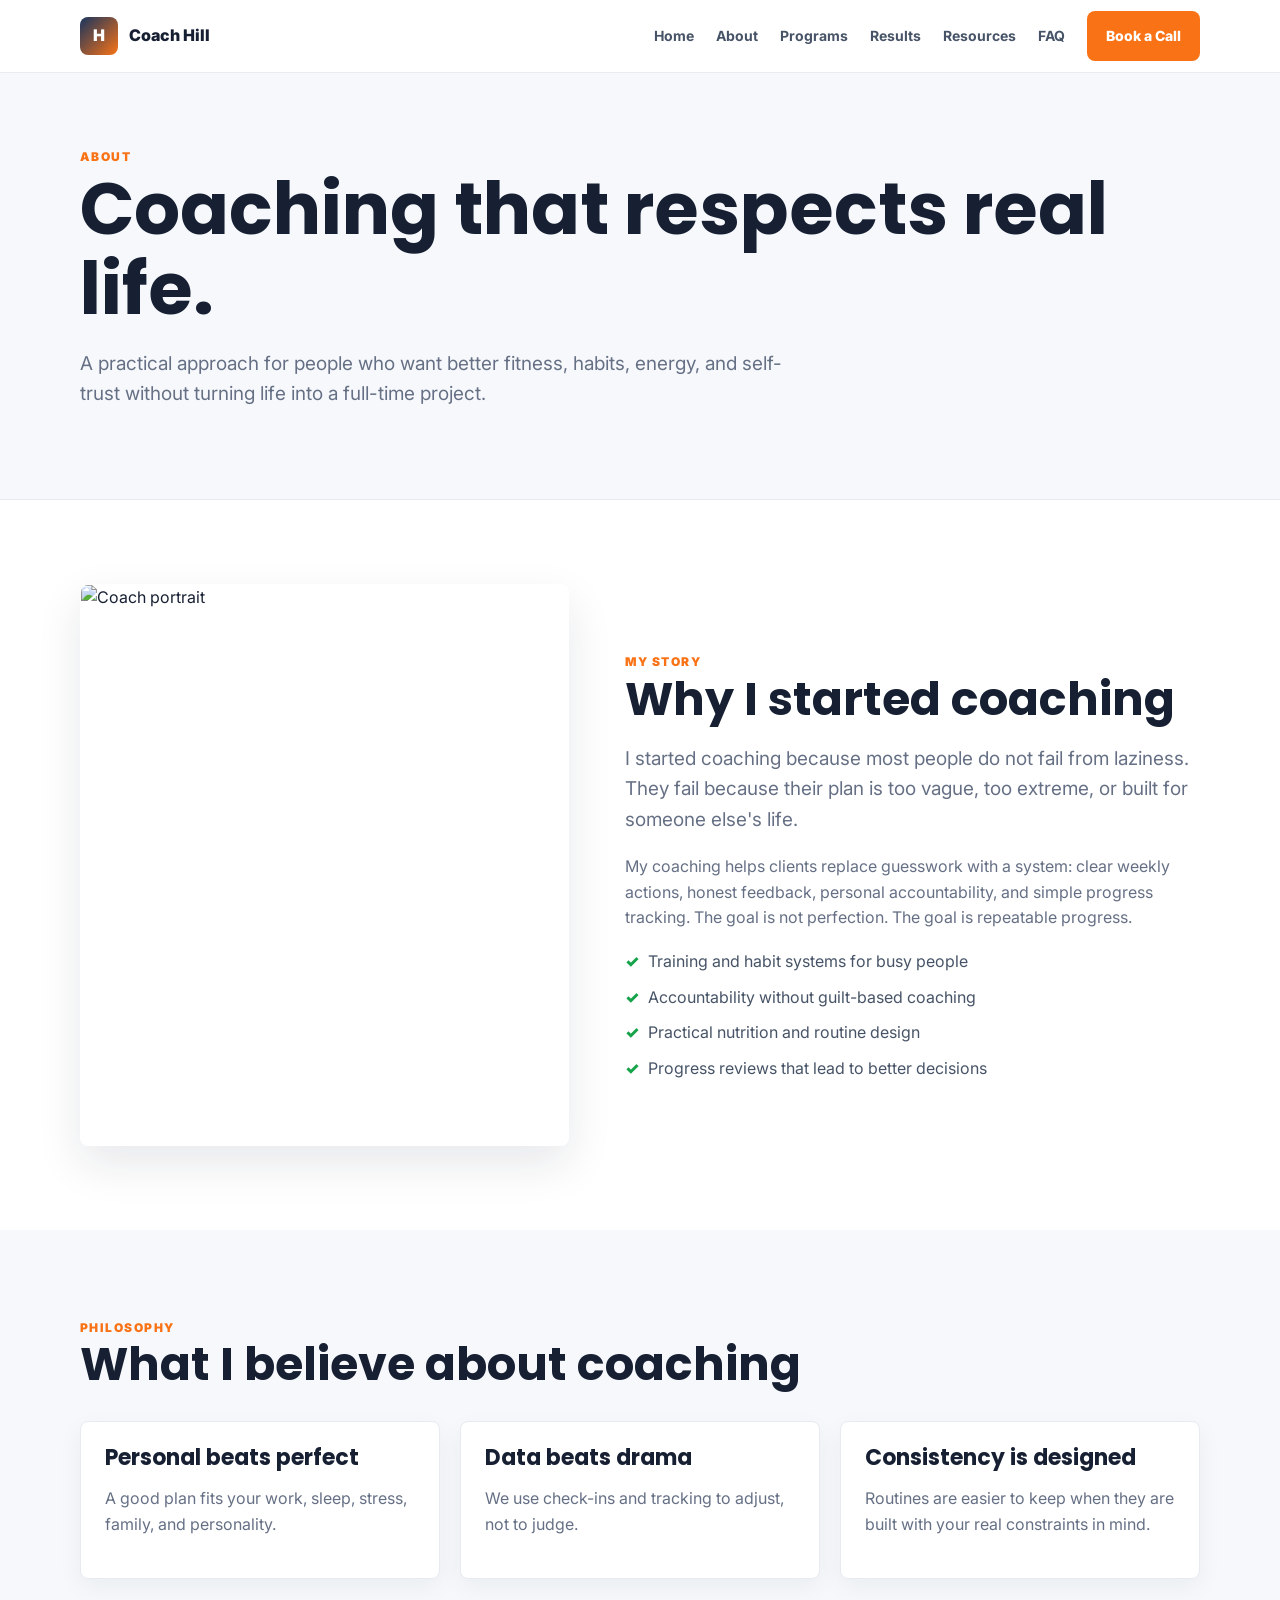
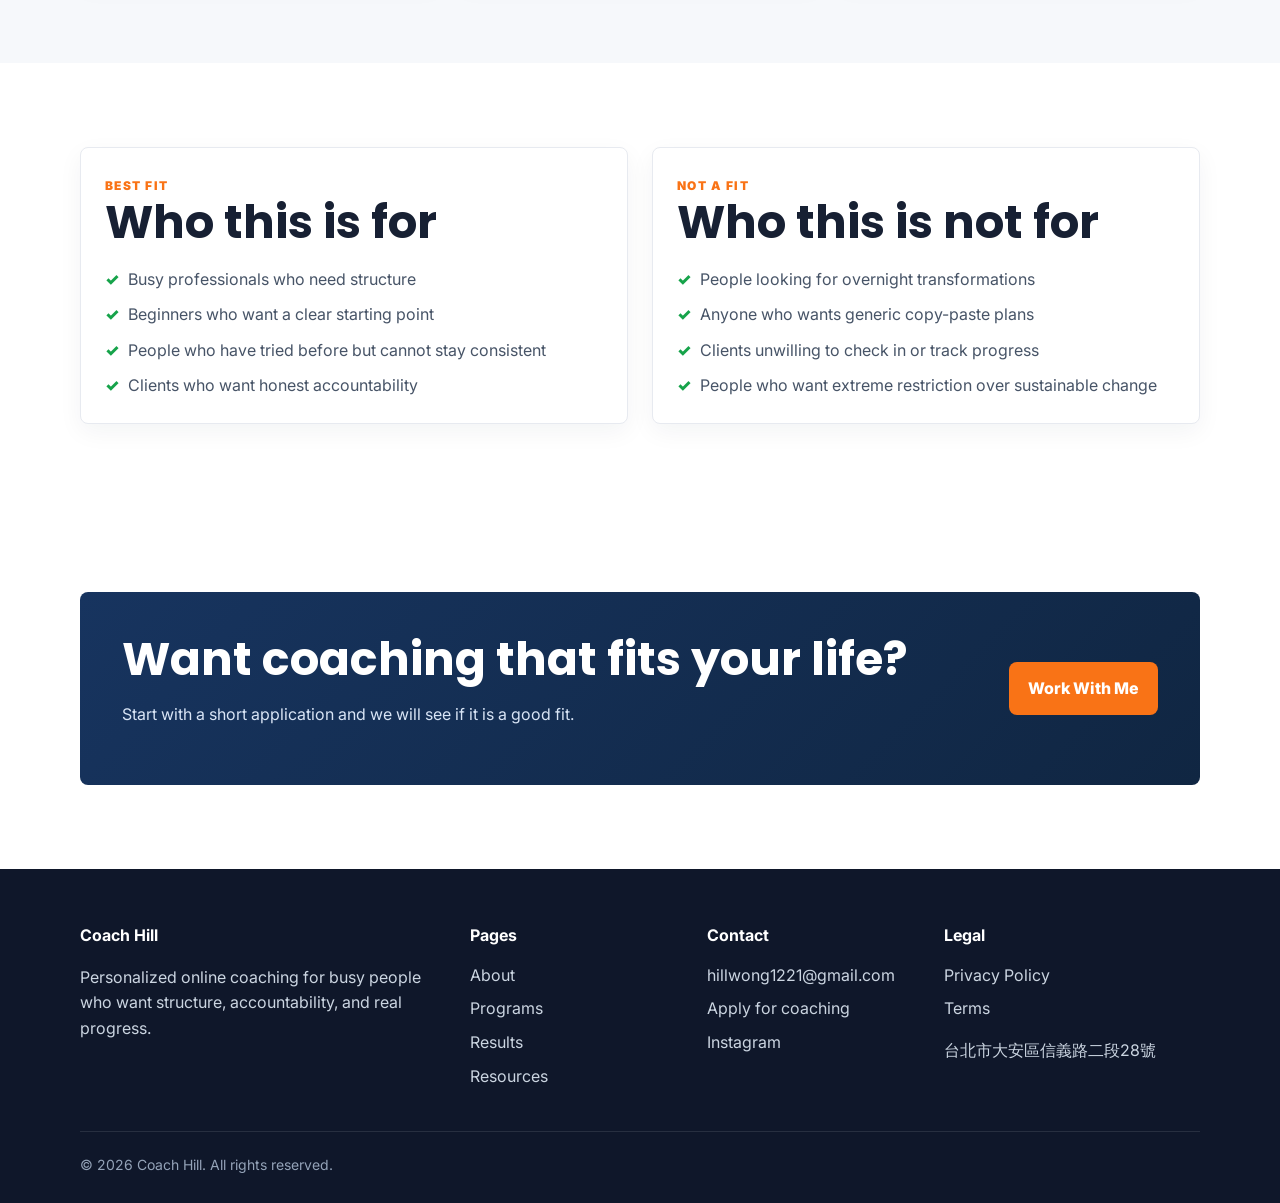
==== about.html @ 639f95ea "Codex改頁面 Based on the famous fitness online business website" ====
<!DOCTYPE html>
<html lang="zh-TW">
<head>
  <meta charset="UTF-8">
  <meta name="viewport" content="width=device-width, initial-scale=1.0">
  <title>About | Coach Hill</title>
  <link rel="preconnect" href="https://fonts.googleapis.com">
  <link rel="preconnect" href="https://fonts.gstatic.com" crossorigin>
  <link href="https://fonts.googleapis.com/css2?family=Inter:wght@400;500;600;700;800;900&family=Poppins:wght@600;700;800;900&display=swap" rel="stylesheet">
  <link rel="stylesheet" href="styles.css">
</head>
<body>
  <header class="site-header"><div class="container nav"><a class="brand" href="index.html"><span class="brand-mark">H</span><span>Coach Hill</span></a><button class="menu-toggle" data-menu-toggle>☰</button><nav class="nav-links" data-nav-links><a href="index.html">Home</a><a href="about.html">About</a><a href="programs.html">Programs</a><a href="results.html">Results</a><a href="resources.html">Resources</a><a href="faq.html">FAQ</a><a class="btn btn-primary" href="contact.html">Book a Call</a></nav></div></header>
  <main>
    <section class="page-hero"><div class="container"><span class="eyebrow">About</span><h1>Coaching that respects real life.</h1><p class="lead">A practical approach for people who want better fitness, habits, energy, and self-trust without turning life into a full-time project.</p></div></section>
    <section class="section">
      <div class="container split">
        <div class="image-panel"><img src="https://images.unsplash.com/photo-1571388208497-71bedc66e932?auto=format&fit=crop&w=1000&q=80" alt="Coach portrait"></div>
        <div>
          <span class="eyebrow">My Story</span>
          <h2>Why I started coaching</h2>
          <p class="lead">I started coaching because most people do not fail from laziness. They fail because their plan is too vague, too extreme, or built for someone else's life.</p>
          <p class="muted">My coaching helps clients replace guesswork with a system: clear weekly actions, honest feedback, personal accountability, and simple progress tracking. The goal is not perfection. The goal is repeatable progress.</p>
          <ul class="list"><li>Training and habit systems for busy people</li><li>Accountability without guilt-based coaching</li><li>Practical nutrition and routine design</li><li>Progress reviews that lead to better decisions</li></ul>
        </div>
      </div>
    </section>
    <section class="section section-soft">
      <div class="container">
        <span class="eyebrow">Philosophy</span><h2>What I believe about coaching</h2>
        <div class="grid-3" style="margin-top:30px;">
          <div class="card"><h3>Personal beats perfect</h3><p class="muted">A good plan fits your work, sleep, stress, family, and personality.</p></div>
          <div class="card"><h3>Data beats drama</h3><p class="muted">We use check-ins and tracking to adjust, not to judge.</p></div>
          <div class="card"><h3>Consistency is designed</h3><p class="muted">Routines are easier to keep when they are built with your real constraints in mind.</p></div>
        </div>
      </div>
    </section>
    <section class="section">
      <div class="container grid-2">
        <div class="card"><span class="eyebrow">Best Fit</span><h2>Who this is for</h2><ul class="list"><li>Busy professionals who need structure</li><li>Beginners who want a clear starting point</li><li>People who have tried before but cannot stay consistent</li><li>Clients who want honest accountability</li></ul></div>
        <div class="card"><span class="eyebrow">Not A Fit</span><h2>Who this is not for</h2><ul class="list"><li>People looking for overnight transformations</li><li>Anyone who wants generic copy-paste plans</li><li>Clients unwilling to check in or track progress</li><li>People who want extreme restriction over sustainable change</li></ul></div>
      </div>
    </section>
    <section class="section"><div class="container"><div class="cta-band"><div><h2>Want coaching that fits your life?</h2><p>Start with a short application and we will see if it is a good fit.</p></div><a class="btn btn-primary" href="contact.html">Work With Me</a></div></div></section>
  </main>
  <footer class="footer"><div class="container footer-grid"><div><h4>Coach Hill</h4><p>Personalized online coaching for busy people who want structure, accountability, and real progress.</p></div><div><h4>Pages</h4><a href="about.html">About</a><a href="programs.html">Programs</a><a href="results.html">Results</a><a href="resources.html">Resources</a></div><div><h4>Contact</h4><a href="mailto:hillwong1221@gmail.com">hillwong1221@gmail.com</a><a href="contact.html">Apply for coaching</a><a href="#">Instagram</a></div><div><h4>Legal</h4><a href="#">Privacy Policy</a><a href="#">Terms</a><p>台北市大安區信義路二段28號</p></div></div><div class="container copyright">© 2026 Coach Hill. All rights reserved.</div></footer>
  <script src="script.js"></script>
</body>
</html>
---- styles.css ----
:root {
  --ink: #172033;
  --muted: #667085;
  --line: #e7eaf0;
  --paper: #ffffff;
  --soft: #f6f8fb;
  --navy: #17345f;
  --navy-2: #102642;
  --accent: #f97316;
  --accent-2: #fbbf24;
  --green: #16a34a;
  --shadow: 0 18px 45px rgba(23, 32, 51, 0.1);
  --radius: 8px;
}

* { box-sizing: border-box; }
html { scroll-behavior: smooth; }
body {
  margin: 0;
  font-family: Inter, system-ui, -apple-system, BlinkMacSystemFont, "Segoe UI", sans-serif;
  color: var(--ink);
  background: var(--paper);
  line-height: 1.6;
}
img { max-width: 100%; display: block; }
a { color: inherit; text-decoration: none; }

.container {
  width: min(1120px, calc(100% - 40px));
  margin: 0 auto;
}

.site-header {
  position: sticky;
  top: 0;
  z-index: 40;
  background: rgba(255, 255, 255, 0.94);
  border-bottom: 1px solid rgba(231, 234, 240, 0.9);
  backdrop-filter: blur(14px);
}
.nav {
  min-height: 72px;
  display: flex;
  align-items: center;
  justify-content: space-between;
  gap: 22px;
}
.brand {
  display: flex;
  align-items: center;
  gap: 11px;
  font-weight: 850;
  letter-spacing: 0;
}
.brand-mark {
  width: 38px;
  height: 38px;
  border-radius: 8px;
  display: grid;
  place-items: center;
  color: #fff;
  background: linear-gradient(135deg, var(--navy), var(--accent));
  font-weight: 900;
}
.nav-links {
  display: flex;
  align-items: center;
  gap: 22px;
  font-size: 14px;
  font-weight: 700;
  color: #475467;
}
.nav-links a:hover { color: var(--navy); }
.menu-toggle {
  display: none;
  border: 1px solid var(--line);
  background: #fff;
  border-radius: 8px;
  width: 42px;
  height: 42px;
  font-size: 20px;
}

.btn {
  display: inline-flex;
  align-items: center;
  justify-content: center;
  gap: 8px;
  border-radius: 8px;
  padding: 13px 18px;
  font-weight: 800;
  border: 1px solid transparent;
  transition: transform 0.18s ease, box-shadow 0.18s ease, background 0.18s ease;
  cursor: pointer;
}
.btn:hover { transform: translateY(-1px); box-shadow: 0 12px 28px rgba(23, 32, 51, 0.12); }
.btn-primary { color: #fff; background: var(--accent); }
.btn-dark { color: #fff; background: var(--navy); }
.btn-light { color: var(--navy); background: #fff; border-color: var(--line); }
.btn-ghost { color: var(--navy); background: transparent; border-color: rgba(23, 52, 95, 0.24); }

.section { padding: 84px 0; }
.section-soft { background: var(--soft); }
.eyebrow {
  color: var(--accent);
  font-size: 12px;
  text-transform: uppercase;
  letter-spacing: 0.12em;
  font-weight: 900;
}
h1, h2, h3 {
  font-family: Poppins, Inter, sans-serif;
  line-height: 1.12;
  margin: 0;
  letter-spacing: 0;
}
h1 { font-size: clamp(40px, 7vw, 72px); }
h2 { font-size: clamp(30px, 4vw, 46px); }
h3 { font-size: 22px; }
.lead {
  color: var(--muted);
  font-size: 19px;
  max-width: 740px;
}

.hero {
  padding: 84px 0 52px;
  background:
    linear-gradient(110deg, rgba(246, 248, 251, 0.98) 0%, rgba(246, 248, 251, 0.88) 48%, rgba(255, 255, 255, 0.55) 100%),
    url("https://images.unsplash.com/photo-1517838277536-f5f99be501cd?auto=format&fit=crop&w=1800&q=80") center right / cover;
}
.hero-grid {
  display: grid;
  grid-template-columns: minmax(0, 1.04fr) minmax(300px, 0.76fr);
  gap: 52px;
  align-items: center;
}
.hero-card {
  background: rgba(255, 255, 255, 0.88);
  border: 1px solid rgba(231, 234, 240, 0.9);
  border-radius: var(--radius);
  padding: 34px;
  box-shadow: var(--shadow);
}
.hero-actions, .actions { display: flex; flex-wrap: wrap; gap: 12px; margin-top: 28px; }
.hero-points {
  display: grid;
  grid-template-columns: repeat(3, 1fr);
  gap: 12px;
  margin-top: 32px;
}
.metric, .card, .program-card, .testimonial, .faq-item, .blog-card, .case-card {
  background: #fff;
  border: 1px solid var(--line);
  border-radius: var(--radius);
  box-shadow: 0 8px 24px rgba(23, 32, 51, 0.05);
}
.metric { padding: 16px; }
.metric strong { display: block; color: var(--navy); font-size: 24px; line-height: 1; }
.metric span { color: var(--muted); font-size: 13px; }

.image-panel {
  overflow: hidden;
  border-radius: var(--radius);
  box-shadow: var(--shadow);
  border: 1px solid rgba(255,255,255,0.45);
}
.image-panel img { width: 100%; height: 560px; object-fit: cover; }

.split {
  display: grid;
  grid-template-columns: 0.92fr 1.08fr;
  gap: 56px;
  align-items: center;
}
.grid-3 {
  display: grid;
  grid-template-columns: repeat(3, 1fr);
  gap: 20px;
}
.grid-2 {
  display: grid;
  grid-template-columns: repeat(2, 1fr);
  gap: 24px;
}
.card, .program-card, .testimonial, .blog-card, .case-card { padding: 24px; }
.card-icon {
  width: 46px;
  height: 46px;
  border-radius: 8px;
  display: grid;
  place-items: center;
  background: #fff4ed;
  color: var(--accent);
  font-size: 22px;
  margin-bottom: 18px;
}
.muted { color: var(--muted); }
.list {
  padding: 0;
  margin: 18px 0 0;
  list-style: none;
  display: grid;
  gap: 10px;
}
.list li { color: #475467; }
.list li::before { content: "✓"; color: var(--green); font-weight: 900; margin-right: 9px; }

.steps {
  counter-reset: step;
  display: grid;
  grid-template-columns: repeat(4, 1fr);
  gap: 16px;
}
.step {
  background: #fff;
  border: 1px solid var(--line);
  border-radius: var(--radius);
  padding: 22px;
}
.step::before {
  counter-increment: step;
  content: counter(step);
  display: grid;
  place-items: center;
  width: 34px;
  height: 34px;
  border-radius: 8px;
  background: var(--navy);
  color: #fff;
  font-weight: 900;
  margin-bottom: 16px;
}
.program-card.featured {
  background: var(--navy);
  color: #fff;
  border-color: var(--navy);
}
.program-card.featured .muted, .program-card.featured li { color: #d9e5f6; }
.price { font-size: 20px; color: var(--accent); font-weight: 900; margin: 18px 0; }
.tag {
  display: inline-flex;
  border-radius: 999px;
  background: #eef4ff;
  color: var(--navy);
  padding: 5px 10px;
  font-size: 12px;
  font-weight: 800;
}

.testimonial quote, blockquote {
  margin: 18px 0 0;
  color: #344054;
  font-weight: 600;
}
.avatar-row { display: flex; align-items: center; gap: 12px; }
.avatar {
  width: 46px;
  height: 46px;
  border-radius: 50%;
  background: linear-gradient(135deg, var(--navy), var(--accent));
}
.faq-item { padding: 0; overflow: hidden; }
.faq-q {
  width: 100%;
  border: 0;
  background: #fff;
  padding: 20px;
  text-align: left;
  display: flex;
  justify-content: space-between;
  gap: 20px;
  font-weight: 850;
  color: var(--ink);
  cursor: pointer;
}
.faq-a { display: none; padding: 0 20px 20px; color: var(--muted); }
.faq-item.open .faq-a { display: block; }

.page-hero {
  padding: 70px 0;
  background: var(--soft);
  border-bottom: 1px solid var(--line);
}
.contact-form {
  display: grid;
  gap: 16px;
}
.field {
  display: grid;
  gap: 7px;
}
.field label { font-weight: 800; font-size: 14px; }
.field input, .field select, .field textarea {
  width: 100%;
  border: 1px solid var(--line);
  border-radius: 8px;
  padding: 13px 14px;
  font: inherit;
  color: var(--ink);
  background: #fff;
}
.field textarea { min-height: 130px; resize: vertical; }

.cta-band {
  background: linear-gradient(135deg, var(--navy), var(--navy-2));
  color: #fff;
  border-radius: var(--radius);
  padding: 42px;
  display: flex;
  justify-content: space-between;
  align-items: center;
  gap: 24px;
}
.cta-band p { color: #d9e5f6; }

.footer {
  padding: 54px 0 26px;
  background: #0f172a;
  color: #cbd5e1;
}
.footer-grid {
  display: grid;
  grid-template-columns: 1.4fr 0.8fr 0.8fr 1fr;
  gap: 32px;
}
.footer h4 { color: #fff; margin: 0 0 14px; }
.footer a { display: block; color: #cbd5e1; margin: 8px 0; }
.footer a:hover { color: #fff; }
.copyright {
  border-top: 1px solid rgba(255,255,255,0.1);
  margin-top: 34px;
  padding-top: 22px;
  color: #94a3b8;
  font-size: 14px;
}

@media (max-width: 900px) {
  .menu-toggle { display: block; }
  .nav-links {
    position: absolute;
    left: 20px;
    right: 20px;
    top: 72px;
    display: none;
    flex-direction: column;
    align-items: stretch;
    gap: 0;
    background: #fff;
    border: 1px solid var(--line);
    border-radius: 8px;
    padding: 12px;
    box-shadow: var(--shadow);
  }
  .nav-links.open { display: flex; }
  .nav-links a { padding: 11px 10px; }
  .hero-grid, .split, .grid-2 { grid-template-columns: 1fr; }
  .grid-3, .steps, .footer-grid { grid-template-columns: 1fr; }
  .hero { padding-top: 48px; background-position: center; }
  .hero-card { padding: 24px; }
  .hero-points { grid-template-columns: 1fr; }
  .image-panel img { height: 360px; }
  .section { padding: 62px 0; }
  .cta-band { align-items: flex-start; flex-direction: column; padding: 28px; }
}
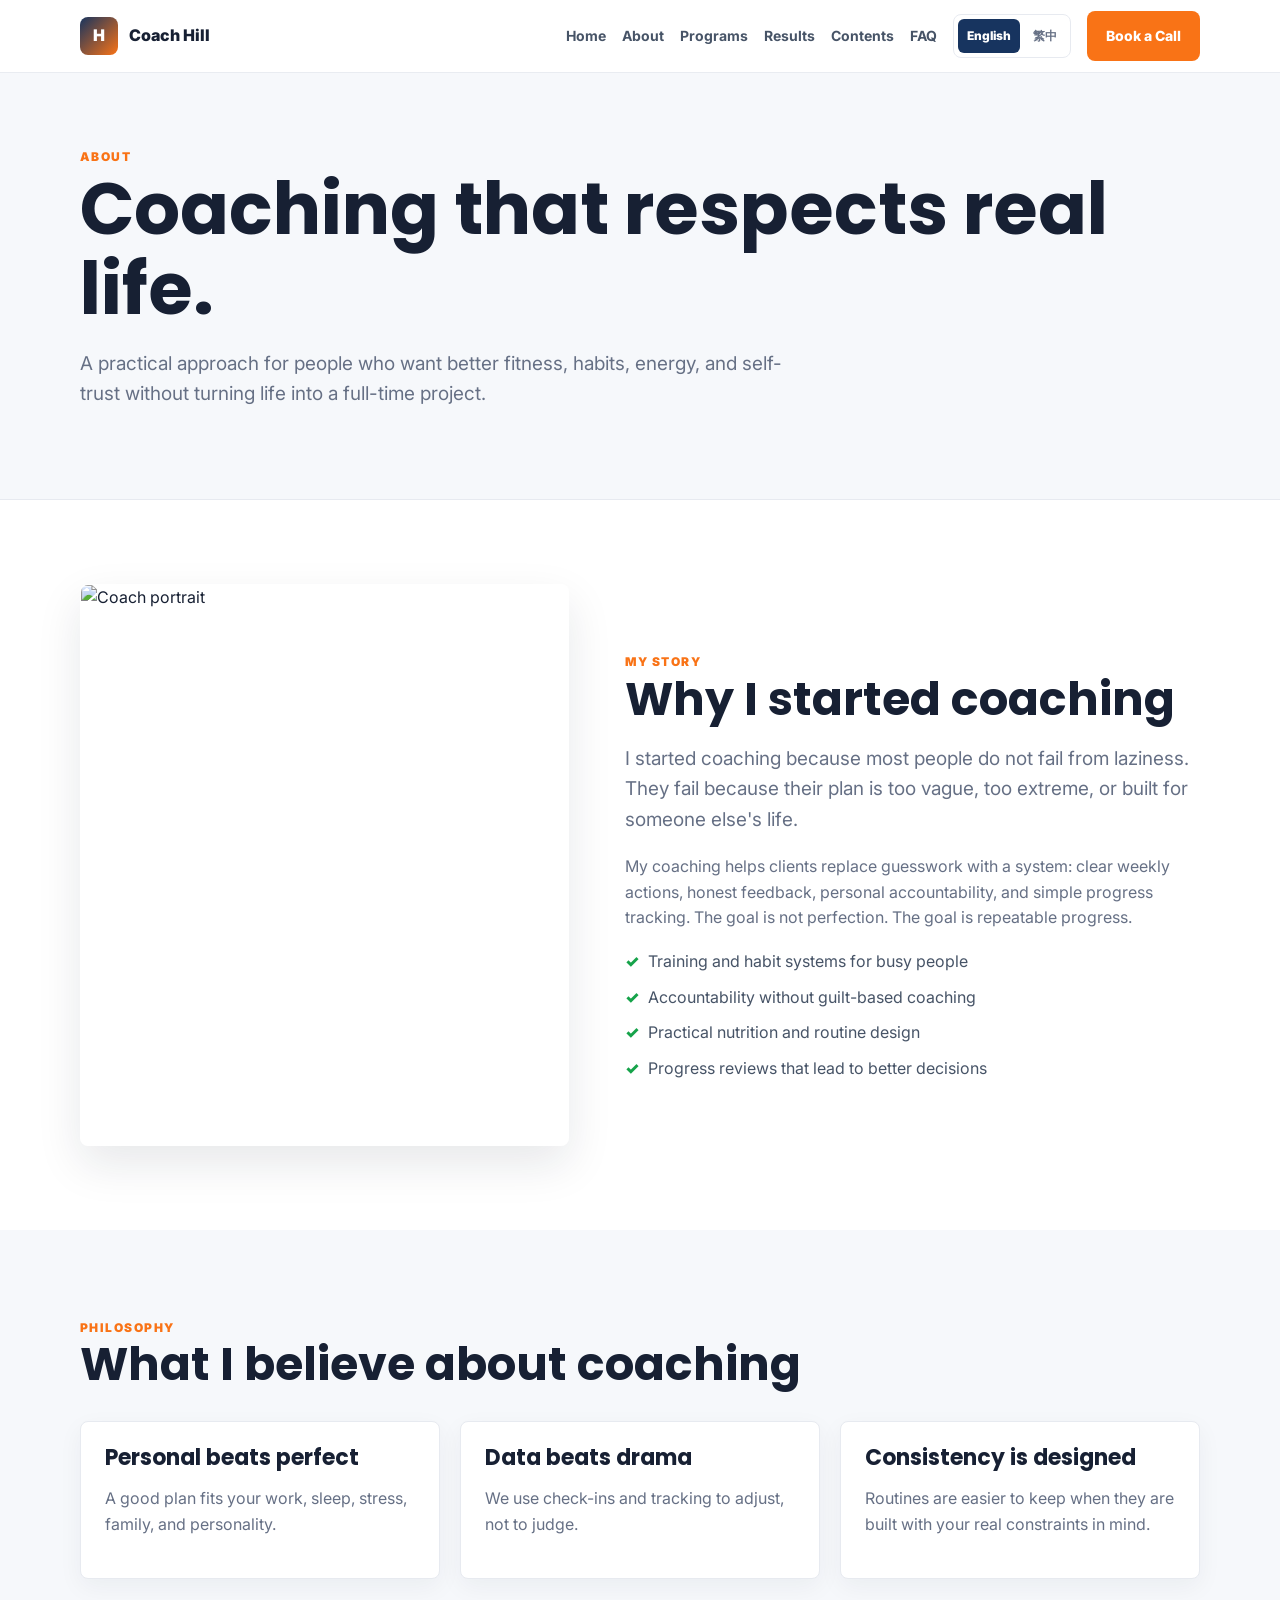
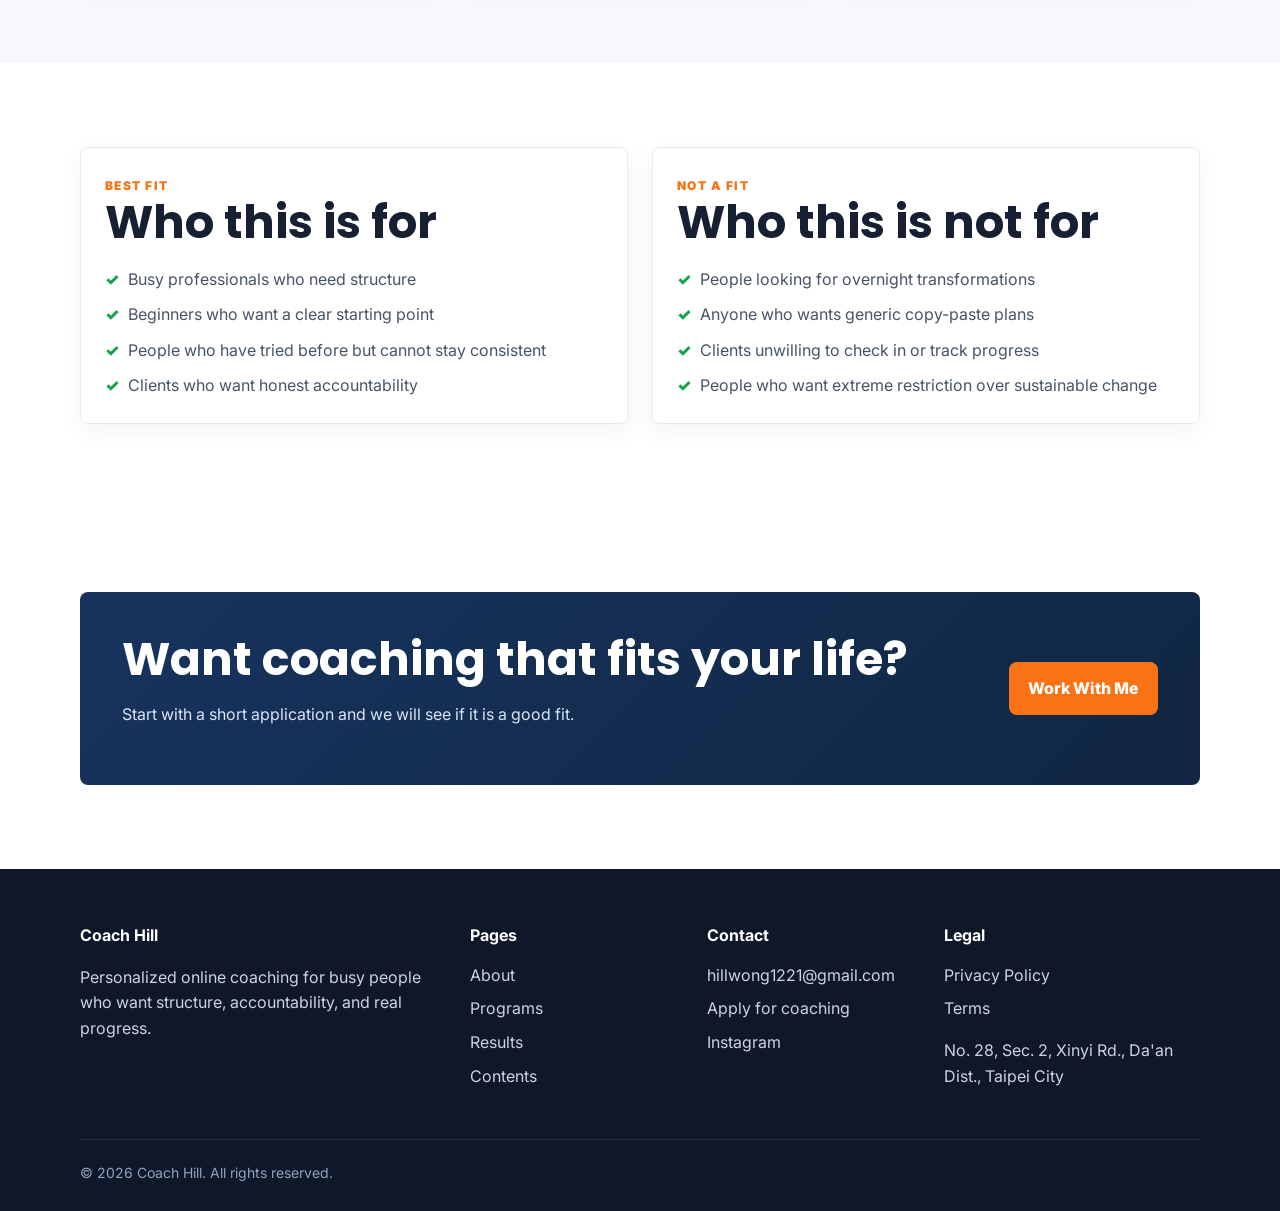
==== commit a3685341: "6th change the resources as Bliog" ====
--- a/about.html
+++ b/about.html
@@ -10,7 +10,7 @@
   <link rel="stylesheet" href="styles.css">
 </head>
 <body>
-  <header class="site-header"><div class="container nav"><a class="brand" href="index.html"><span class="brand-mark">H</span><span>Coach Hill</span></a><button class="menu-toggle" data-menu-toggle>☰</button><nav class="nav-links" data-nav-links><a href="index.html">Home</a><a href="about.html">About</a><a href="programs.html">Programs</a><a href="results.html">Results</a><a href="resources.html">Resources</a><a href="faq.html">FAQ</a><a class="btn btn-primary" href="contact.html">Book a Call</a></nav></div></header>
+  <header class="site-header"><div class="container nav"><a class="brand" href="index.html"><span class="brand-mark">H</span><span>Coach Hill</span></a><button class="menu-toggle" data-menu-toggle>☰</button><nav class="nav-links" data-nav-links><a href="index.html">Home</a><a href="about.html">About</a><a href="programs.html">Programs</a><a href="results.html">Results</a><div class="content-nav"><a href="resources.html">Contents</a><div class="content-dropdown"><div class="content-dropdown-inner"><div><h4>Blog</h4><a href="resources.html">All articles</a><a href="resources.html#performance">運動表現</a><a href="resources.html#force">發力調整</a><a href="resources.html#rebuild">傷後重建動作模式</a><a href="resources.html#other">其他</a></div></div></div></div><a href="faq.html">FAQ</a><a class="btn btn-primary" href="contact.html">Book a Call</a></nav></div></header>
   <main>
     <section class="page-hero"><div class="container"><span class="eyebrow">About</span><h1>Coaching that respects real life.</h1><p class="lead">A practical approach for people who want better fitness, habits, energy, and self-trust without turning life into a full-time project.</p></div></section>
     <section class="section">
@@ -43,7 +43,7 @@
     </section>
     <section class="section"><div class="container"><div class="cta-band"><div><h2>Want coaching that fits your life?</h2><p>Start with a short application and we will see if it is a good fit.</p></div><a class="btn btn-primary" href="contact.html">Work With Me</a></div></div></section>
   </main>
-  <footer class="footer"><div class="container footer-grid"><div><h4>Coach Hill</h4><p>Personalized online coaching for busy people who want structure, accountability, and real progress.</p></div><div><h4>Pages</h4><a href="about.html">About</a><a href="programs.html">Programs</a><a href="results.html">Results</a><a href="resources.html">Resources</a></div><div><h4>Contact</h4><a href="mailto:hillwong1221@gmail.com">hillwong1221@gmail.com</a><a href="contact.html">Apply for coaching</a><a href="#">Instagram</a></div><div><h4>Legal</h4><a href="#">Privacy Policy</a><a href="#">Terms</a><p>台北市大安區信義路二段28號</p></div></div><div class="container copyright">© 2026 Coach Hill. All rights reserved.</div></footer>
+  <footer class="footer"><div class="container footer-grid"><div><h4>Coach Hill</h4><p>Personalized online coaching for busy people who want structure, accountability, and real progress.</p></div><div><h4>Pages</h4><a href="about.html">About</a><a href="programs.html">Programs</a><a href="results.html">Results</a><a href="resources.html">Contents</a></div><div><h4>Contact</h4><a href="mailto:hillwong1221@gmail.com">hillwong1221@gmail.com</a><a href="contact.html">Apply for coaching</a><a href="#">Instagram</a></div><div><h4>Legal</h4><a href="#">Privacy Policy</a><a href="#">Terms</a><p>台北市大安區信義路二段28號</p></div></div><div class="container copyright">© 2026 Coach Hill. All rights reserved.</div></footer>
   <script src="script.js"></script>
 </body>
 </html>
--- a/styles.css
+++ b/styles.css
@@ -65,12 +65,105 @@
 .nav-links {
   display: flex;
   align-items: center;
-  gap: 22px;
+  gap: 16px;
   font-size: 14px;
   font-weight: 700;
   color: #475467;
 }
 .nav-links a:hover { color: var(--navy); }
+.content-nav {
+  position: relative;
+  display: flex;
+  align-items: center;
+  min-height: 72px;
+}
+.content-nav > a {
+  display: inline-flex;
+  align-items: center;
+  min-height: 72px;
+}
+.content-nav > a::after {
+  content: "";
+  width: 0;
+  height: 2px;
+  position: absolute;
+  left: 0;
+  right: 0;
+  bottom: 12px;
+  margin: auto;
+  background: var(--accent);
+  transition: width 0.18s ease;
+}
+.content-nav:hover > a::after,
+.content-nav:focus-within > a::after {
+  width: 100%;
+}
+.content-dropdown {
+  position: fixed;
+  left: 0;
+  right: 0;
+  top: 72px;
+  background: #111111;
+  color: #fff;
+  border-top: 1px solid rgba(255,255,255,0.08);
+  box-shadow: 0 24px 60px rgba(0,0,0,0.28);
+  opacity: 0;
+  visibility: hidden;
+  transform: translateY(-8px);
+  transition: opacity 0.16s ease, transform 0.16s ease, visibility 0.16s ease;
+}
+.content-nav:hover .content-dropdown,
+.content-nav:focus-within .content-dropdown {
+  opacity: 1;
+  visibility: visible;
+  transform: translateY(0);
+}
+.content-dropdown-inner {
+  width: min(1120px, calc(100% - 40px));
+  margin: 0 auto;
+  padding: 44px 0 50px;
+  display: grid;
+  grid-template-columns: 1fr 1fr 1.4fr;
+  gap: 48px;
+}
+.content-dropdown h4 {
+  margin: 0 0 18px;
+  color: #fff;
+  font-size: 26px;
+  line-height: 1;
+}
+.content-dropdown a {
+  display: block;
+  color: #f8fafc;
+  font-size: 20px;
+  font-weight: 800;
+  padding: 5px 0;
+}
+.content-dropdown a:hover { color: var(--accent-2); }
+.language-switch {
+  display: inline-flex;
+  align-items: center;
+  gap: 4px;
+  padding: 4px;
+  border: 1px solid var(--line);
+  border-radius: 8px;
+  background: #fff;
+}
+.language-switch button {
+  border: 0;
+  border-radius: 6px;
+  background: transparent;
+  color: #667085;
+  cursor: pointer;
+  font: inherit;
+  font-size: 12px;
+  font-weight: 850;
+  padding: 7px 9px;
+}
+.language-switch button.active {
+  color: #fff;
+  background: var(--navy);
+}
 .menu-toggle {
   display: none;
   border: 1px solid var(--line);
@@ -281,6 +374,79 @@
   padding: 70px 0;
   background: var(--soft);
   border-bottom: 1px solid var(--line);
+}
+.contents-hero {
+  padding: 74px 0;
+  background: #0f0f10;
+  color: #fff;
+  border-bottom: 1px solid rgba(255,255,255,0.08);
+}
+.contents-hero .lead { color: #cbd5e1; }
+.contents-menu-section {
+  background: #151515;
+  color: #fff;
+  padding: 48px 0 64px;
+}
+.contents-menu-grid {
+  display: grid;
+  grid-template-columns: 1fr 1fr 1fr;
+  gap: 42px;
+  align-items: start;
+}
+.contents-menu-grid h2 {
+  font-size: 30px;
+  margin-bottom: 20px;
+}
+.contents-menu-grid a {
+  display: block;
+  color: #f8fafc;
+  font-size: 22px;
+  font-weight: 800;
+  padding: 5px 0;
+}
+.contents-menu-grid a:hover { color: var(--accent-2); }
+.contents-feature img {
+  width: 100%;
+  aspect-ratio: 1.35;
+  object-fit: cover;
+  border-radius: 28px;
+}
+.contents-feature h3 {
+  text-align: center;
+  color: #fff;
+  margin-top: 18px;
+  font-size: 24px;
+}
+.contents-list { background: #050505; color: #fff; }
+.contents-list .muted { color: #cbd5e1; }
+.featured-article {
+  display: grid;
+  grid-template-columns: 1.1fr 0.9fr;
+  gap: 54px;
+  align-items: center;
+  margin-bottom: 48px;
+}
+.featured-article img {
+  width: 100%;
+  min-height: 420px;
+  object-fit: cover;
+  border-radius: 28px;
+}
+.featured-article h2 { color: #fff; }
+.featured-article p { color: #e2e8f0; }
+.article-grid {
+  display: grid;
+  grid-template-columns: repeat(3, 1fr);
+  gap: 20px;
+}
+.contents-list .blog-card {
+  background: #111111;
+  border-color: rgba(255,255,255,0.12);
+}
+.contents-list .blog-card h3 { color: #fff; }
+.contents-list .btn-ghost {
+  color: #fff;
+  border-color: rgba(255,255,255,0.24);
 }
 .contact-form {
   display: grid;
@@ -354,8 +520,43 @@
   }
   .nav-links.open { display: flex; }
   .nav-links a { padding: 11px 10px; }
+  .content-nav {
+    display: block;
+    min-height: auto;
+  }
+  .content-nav > a {
+    min-height: auto;
+    display: block;
+    padding: 11px 10px;
+  }
+  .content-nav > a::after { display: none; }
+  .content-dropdown {
+    position: static;
+    opacity: 1;
+    visibility: visible;
+    transform: none;
+    background: #111;
+    border-radius: 8px;
+    box-shadow: none;
+    margin: 6px 0 10px;
+  }
+  .content-dropdown-inner {
+    width: 100%;
+    grid-template-columns: 1fr;
+    gap: 14px;
+    padding: 16px;
+  }
+  .content-dropdown h4 { font-size: 18px; }
+  .content-dropdown a { font-size: 15px; padding: 7px 0; }
+  .language-switch {
+    width: 100%;
+    margin: 8px 0;
+  }
+  .language-switch button { flex: 1; }
   .hero-grid, .split, .grid-2 { grid-template-columns: 1fr; }
   .grid-3, .steps, .footer-grid { grid-template-columns: 1fr; }
+  .contents-menu-grid, .featured-article, .article-grid { grid-template-columns: 1fr; }
+  .featured-article img { min-height: 280px; }
   .hero { padding-top: 48px; background-position: center; }
   .hero-card { padding: 24px; }
   .hero-points { grid-template-columns: 1fr; }
@@ -363,4 +564,3 @@
   .section { padding: 62px 0; }
   .cta-band { align-items: flex-start; flex-direction: column; padding: 28px; }
 }
-
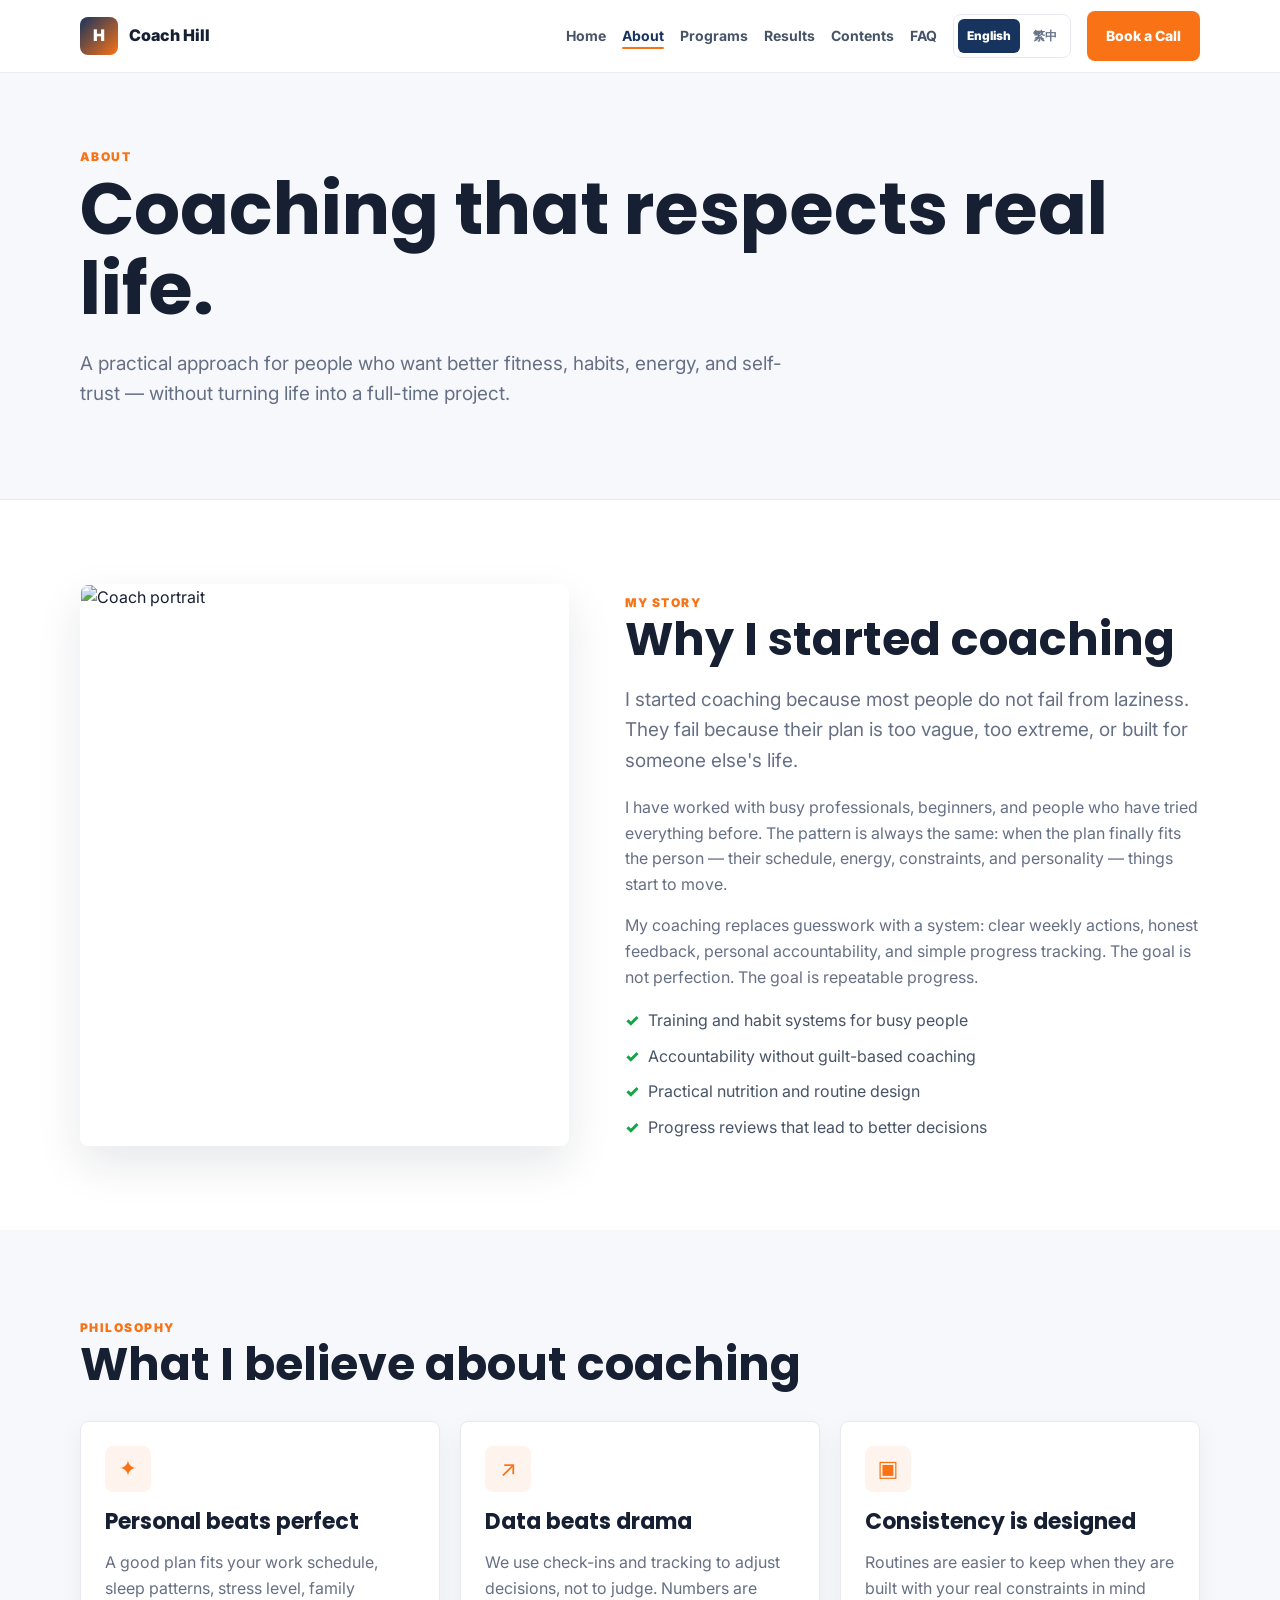
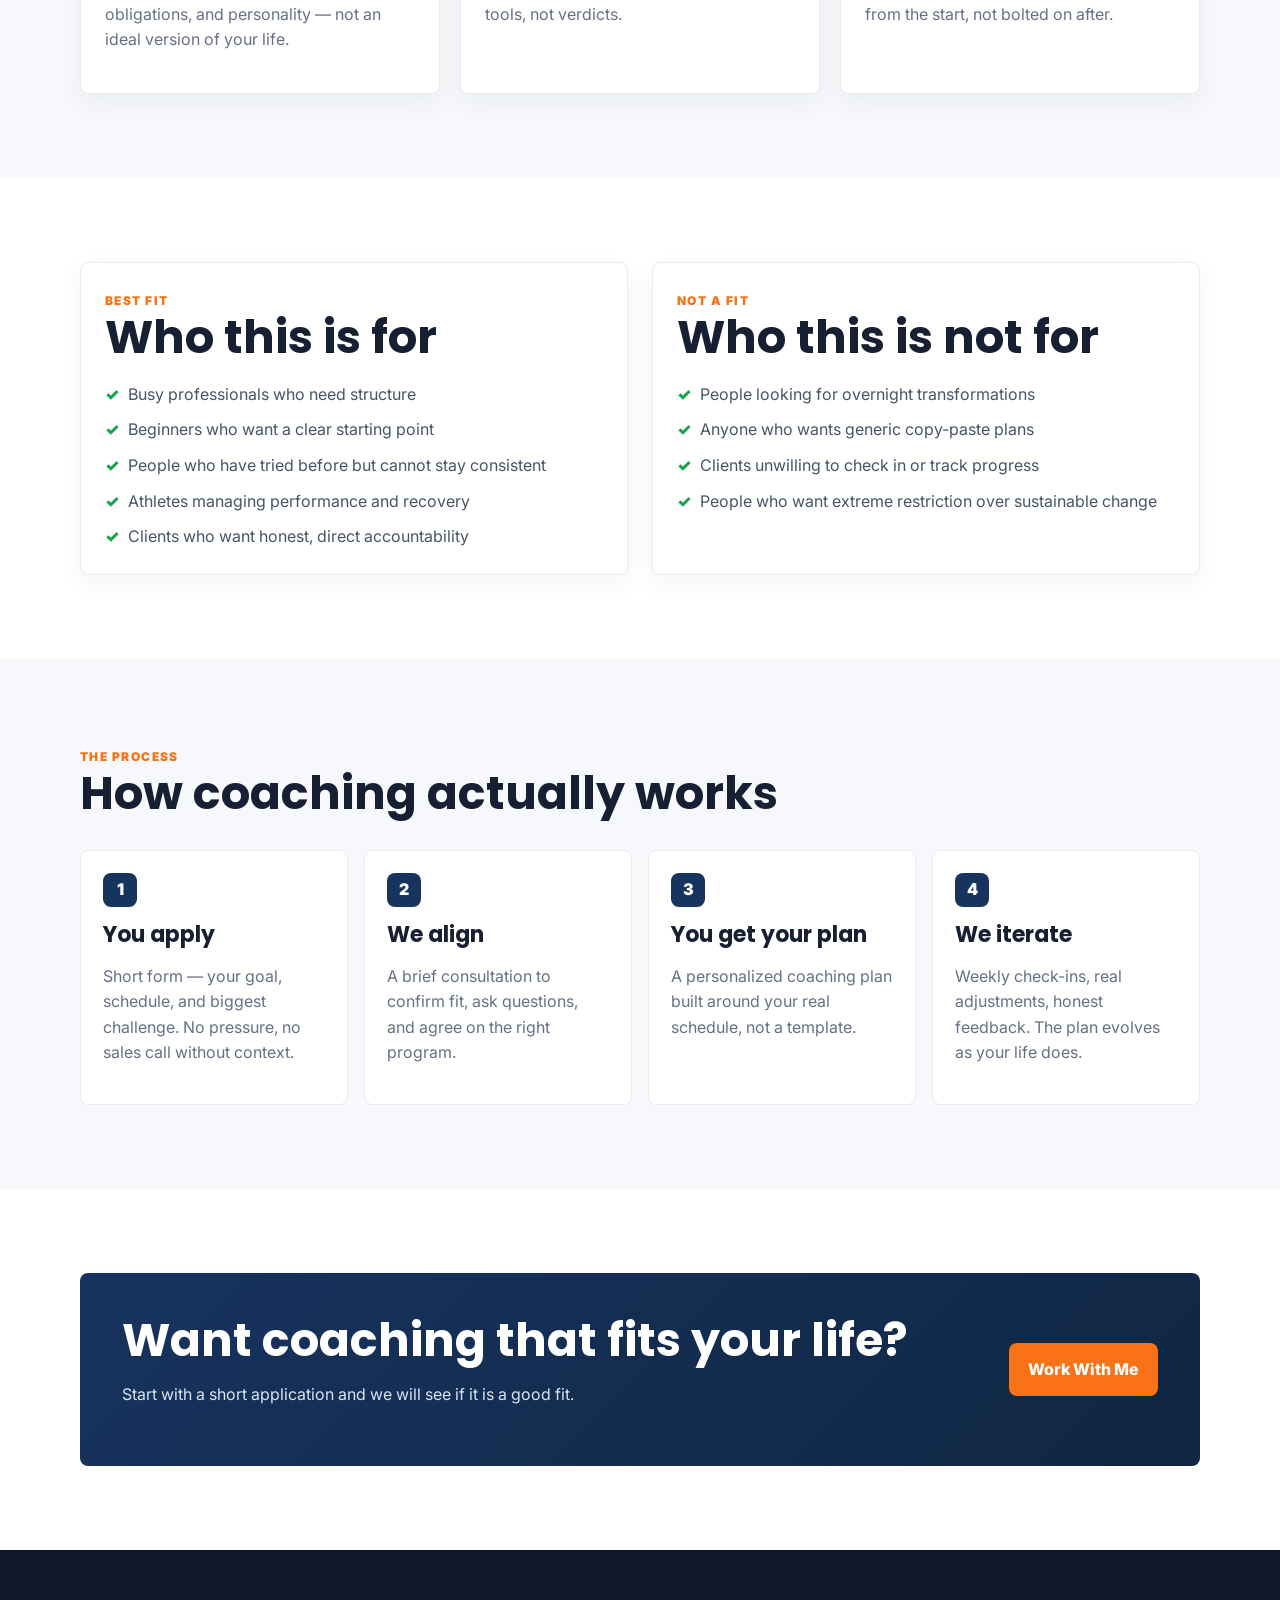
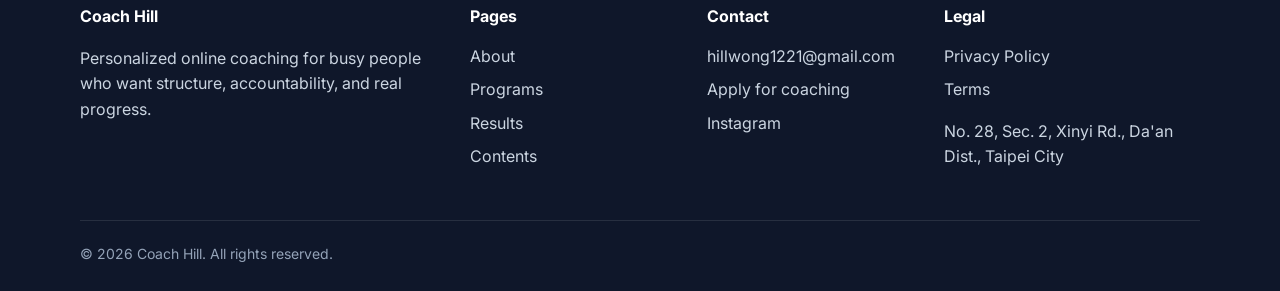
==== commit 54871515: "8th Claude change — expand about, results, and add results grid styles" ====
--- a/about.html
+++ b/about.html
@@ -4,47 +4,170 @@
   <meta charset="UTF-8">
   <meta name="viewport" content="width=device-width, initial-scale=1.0">
   <title>About | Coach Hill</title>
+  <meta name="description" content="Coach Hill — personalized coaching that respects real life, built around structure, honesty, and repeatable progress.">
   <link rel="preconnect" href="https://fonts.googleapis.com">
   <link rel="preconnect" href="https://fonts.gstatic.com" crossorigin>
   <link href="https://fonts.googleapis.com/css2?family=Inter:wght@400;500;600;700;800;900&family=Poppins:wght@600;700;800;900&display=swap" rel="stylesheet">
   <link rel="stylesheet" href="styles.css">
 </head>
 <body>
-  <header class="site-header"><div class="container nav"><a class="brand" href="index.html"><span class="brand-mark">H</span><span>Coach Hill</span></a><button class="menu-toggle" data-menu-toggle>☰</button><nav class="nav-links" data-nav-links><a href="index.html">Home</a><a href="about.html">About</a><a href="programs.html">Programs</a><a href="results.html">Results</a><div class="content-nav"><a href="resources.html">Contents</a><div class="content-dropdown"><div class="content-dropdown-inner"><div><h4>Blog</h4><a href="resources.html">All articles</a><a href="resources.html#performance">運動表現</a><a href="resources.html#force">發力調整</a><a href="resources.html#rebuild">傷後重建動作模式</a><a href="resources.html#other">其他</a></div></div></div></div><a href="faq.html">FAQ</a><a class="btn btn-primary" href="contact.html">Book a Call</a></nav></div></header>
+  <header class="site-header">
+    <div class="container nav">
+      <a class="brand" href="index.html"><span class="brand-mark">H</span><span>Coach Hill</span></a>
+      <button class="menu-toggle" data-menu-toggle aria-label="Open menu">☰</button>
+      <nav class="nav-links" data-nav-links>
+        <a href="index.html">Home</a>
+        <a href="about.html">About</a>
+        <a href="programs.html">Programs</a>
+        <a href="results.html">Results</a>
+        <div class="content-nav">
+          <a href="resources.html">Contents</a>
+          <div class="content-dropdown">
+            <div class="content-dropdown-inner">
+              <div>
+                <h4>Blog</h4>
+                <a href="resources.html">All articles</a>
+                <a href="resources.html#performance">運動表現</a>
+                <a href="resources.html#force">發力調整</a>
+                <a href="resources.html#rebuild">傷後重建動作模式</a>
+                <a href="resources.html#other">其他</a>
+              </div>
+            </div>
+          </div>
+        </div>
+        <a href="faq.html">FAQ</a>
+        <a class="btn btn-primary" href="contact.html">Book a Call</a>
+      </nav>
+    </div>
+  </header>
+
   <main>
-    <section class="page-hero"><div class="container"><span class="eyebrow">About</span><h1>Coaching that respects real life.</h1><p class="lead">A practical approach for people who want better fitness, habits, energy, and self-trust without turning life into a full-time project.</p></div></section>
+    <section class="page-hero">
+      <div class="container">
+        <span class="eyebrow">About</span>
+        <h1>Coaching that respects real life.</h1>
+        <p class="lead">A practical approach for people who want better fitness, habits, energy, and self-trust — without turning life into a full-time project.</p>
+      </div>
+    </section>
+
     <section class="section">
       <div class="container split">
-        <div class="image-panel"><img src="https://images.unsplash.com/photo-1571388208497-71bedc66e932?auto=format&fit=crop&w=1000&q=80" alt="Coach portrait"></div>
+        <div class="image-panel">
+          <img src="https://images.unsplash.com/photo-1571388208497-71bedc66e932?auto=format&fit=crop&w=1000&q=80" alt="Coach portrait">
+        </div>
         <div>
           <span class="eyebrow">My Story</span>
           <h2>Why I started coaching</h2>
           <p class="lead">I started coaching because most people do not fail from laziness. They fail because their plan is too vague, too extreme, or built for someone else's life.</p>
-          <p class="muted">My coaching helps clients replace guesswork with a system: clear weekly actions, honest feedback, personal accountability, and simple progress tracking. The goal is not perfection. The goal is repeatable progress.</p>
-          <ul class="list"><li>Training and habit systems for busy people</li><li>Accountability without guilt-based coaching</li><li>Practical nutrition and routine design</li><li>Progress reviews that lead to better decisions</li></ul>
+          <p class="muted">I have worked with busy professionals, beginners, and people who have tried everything before. The pattern is always the same: when the plan finally fits the person — their schedule, energy, constraints, and personality — things start to move.</p>
+          <p class="muted">My coaching replaces guesswork with a system: clear weekly actions, honest feedback, personal accountability, and simple progress tracking. The goal is not perfection. The goal is repeatable progress.</p>
+          <ul class="list">
+            <li>Training and habit systems for busy people</li>
+            <li>Accountability without guilt-based coaching</li>
+            <li>Practical nutrition and routine design</li>
+            <li>Progress reviews that lead to better decisions</li>
+          </ul>
         </div>
       </div>
     </section>
+
     <section class="section section-soft">
       <div class="container">
-        <span class="eyebrow">Philosophy</span><h2>What I believe about coaching</h2>
+        <span class="eyebrow">Philosophy</span>
+        <h2>What I believe about coaching</h2>
         <div class="grid-3" style="margin-top:30px;">
-          <div class="card"><h3>Personal beats perfect</h3><p class="muted">A good plan fits your work, sleep, stress, family, and personality.</p></div>
-          <div class="card"><h3>Data beats drama</h3><p class="muted">We use check-ins and tracking to adjust, not to judge.</p></div>
-          <div class="card"><h3>Consistency is designed</h3><p class="muted">Routines are easier to keep when they are built with your real constraints in mind.</p></div>
+          <div class="card">
+            <div class="card-icon">✦</div>
+            <h3>Personal beats perfect</h3>
+            <p class="muted">A good plan fits your work schedule, sleep patterns, stress level, family obligations, and personality — not an ideal version of your life.</p>
+          </div>
+          <div class="card">
+            <div class="card-icon">↗</div>
+            <h3>Data beats drama</h3>
+            <p class="muted">We use check-ins and tracking to adjust decisions, not to judge. Numbers are tools, not verdicts.</p>
+          </div>
+          <div class="card">
+            <div class="card-icon">▣</div>
+            <h3>Consistency is designed</h3>
+            <p class="muted">Routines are easier to keep when they are built with your real constraints in mind from the start, not bolted on after.</p>
+          </div>
         </div>
       </div>
     </section>
+
     <section class="section">
       <div class="container grid-2">
-        <div class="card"><span class="eyebrow">Best Fit</span><h2>Who this is for</h2><ul class="list"><li>Busy professionals who need structure</li><li>Beginners who want a clear starting point</li><li>People who have tried before but cannot stay consistent</li><li>Clients who want honest accountability</li></ul></div>
-        <div class="card"><span class="eyebrow">Not A Fit</span><h2>Who this is not for</h2><ul class="list"><li>People looking for overnight transformations</li><li>Anyone who wants generic copy-paste plans</li><li>Clients unwilling to check in or track progress</li><li>People who want extreme restriction over sustainable change</li></ul></div>
+        <div class="card">
+          <span class="eyebrow">Best Fit</span>
+          <h2>Who this is for</h2>
+          <ul class="list">
+            <li>Busy professionals who need structure</li>
+            <li>Beginners who want a clear starting point</li>
+            <li>People who have tried before but cannot stay consistent</li>
+            <li>Athletes managing performance and recovery</li>
+            <li>Clients who want honest, direct accountability</li>
+          </ul>
+        </div>
+        <div class="card">
+          <span class="eyebrow">Not A Fit</span>
+          <h2>Who this is not for</h2>
+          <ul class="list">
+            <li>People looking for overnight transformations</li>
+            <li>Anyone who wants generic copy-paste plans</li>
+            <li>Clients unwilling to check in or track progress</li>
+            <li>People who want extreme restriction over sustainable change</li>
+          </ul>
+        </div>
       </div>
     </section>
-    <section class="section"><div class="container"><div class="cta-band"><div><h2>Want coaching that fits your life?</h2><p>Start with a short application and we will see if it is a good fit.</p></div><a class="btn btn-primary" href="contact.html">Work With Me</a></div></div></section>
+
+    <section class="section section-soft">
+      <div class="container">
+        <span class="eyebrow">The process</span>
+        <h2>How coaching actually works</h2>
+        <div class="steps" style="margin-top:30px;">
+          <div class="step">
+            <h3>You apply</h3>
+            <p class="muted">Short form — your goal, schedule, and biggest challenge. No pressure, no sales call without context.</p>
+          </div>
+          <div class="step">
+            <h3>We align</h3>
+            <p class="muted">A brief consultation to confirm fit, ask questions, and agree on the right program.</p>
+          </div>
+          <div class="step">
+            <h3>You get your plan</h3>
+            <p class="muted">A personalized coaching plan built around your real schedule, not a template.</p>
+          </div>
+          <div class="step">
+            <h3>We iterate</h3>
+            <p class="muted">Weekly check-ins, real adjustments, honest feedback. The plan evolves as your life does.</p>
+          </div>
+        </div>
+      </div>
+    </section>
+
+    <section class="section">
+      <div class="container">
+        <div class="cta-band">
+          <div>
+            <h2>Want coaching that fits your life?</h2>
+            <p>Start with a short application and we will see if it is a good fit.</p>
+          </div>
+          <a class="btn btn-primary" href="contact.html">Work With Me</a>
+        </div>
+      </div>
+    </section>
   </main>
-  <footer class="footer"><div class="container footer-grid"><div><h4>Coach Hill</h4><p>Personalized online coaching for busy people who want structure, accountability, and real progress.</p></div><div><h4>Pages</h4><a href="about.html">About</a><a href="programs.html">Programs</a><a href="results.html">Results</a><a href="resources.html">Contents</a></div><div><h4>Contact</h4><a href="mailto:hillwong1221@gmail.com">hillwong1221@gmail.com</a><a href="contact.html">Apply for coaching</a><a href="#">Instagram</a></div><div><h4>Legal</h4><a href="#">Privacy Policy</a><a href="#">Terms</a><p>台北市大安區信義路二段28號</p></div></div><div class="container copyright">© 2026 Coach Hill. All rights reserved.</div></footer>
+
+  <footer class="footer">
+    <div class="container footer-grid">
+      <div><h4>Coach Hill</h4><p>Personalized online coaching for busy people who want structure, accountability, and real progress.</p></div>
+      <div><h4>Pages</h4><a href="about.html">About</a><a href="programs.html">Programs</a><a href="results.html">Results</a><a href="resources.html">Contents</a></div>
+      <div><h4>Contact</h4><a href="mailto:hillwong1221@gmail.com">hillwong1221@gmail.com</a><a href="contact.html">Apply for coaching</a><a href="#">Instagram</a></div>
+      <div><h4>Legal</h4><a href="#">Privacy Policy</a><a href="#">Terms</a><p>台北市大安區信義路二段28號</p></div>
+    </div>
+    <div class="container copyright">© 2026 Coach Hill. All rights reserved.</div>
+  </footer>
   <script src="script.js"></script>
 </body>
 </html>
-
--- a/styles.css
+++ b/styles.css
@@ -71,6 +71,17 @@
   color: #475467;
 }
 .nav-links a:hover { color: var(--navy); }
+.nav-links a.nav-active { color: var(--navy); position: relative; }
+.nav-links a.nav-active::after {
+  content: "";
+  position: absolute;
+  left: 0;
+  bottom: -2px;
+  width: 100%;
+  height: 2px;
+  background: var(--accent);
+  border-radius: 2px;
+}
 .content-nav {
   position: relative;
   display: flex;
@@ -448,6 +459,85 @@
   color: #fff;
   border-color: rgba(255,255,255,0.24);
 }
+.program-grid {
+  display: grid;
+  grid-template-columns: repeat(3, 1fr);
+  gap: 24px;
+  align-items: start;
+}
+.program-grid .program-card { height: 100%; display: flex; flex-direction: column; }
+.program-grid .program-card .btn { margin-top: auto; }
+
+.results-grid {
+  display: grid;
+  grid-template-columns: repeat(2, 1fr);
+  gap: 24px;
+}
+.case-card {
+  display: flex;
+  flex-direction: column;
+  gap: 16px;
+}
+.case-header {
+  display: flex;
+  align-items: center;
+  gap: 12px;
+}
+.case-avatar {
+  width: 46px;
+  height: 46px;
+  border-radius: 50%;
+  background: linear-gradient(135deg, var(--navy), var(--accent));
+  flex-shrink: 0;
+}
+.case-ba {
+  display: grid;
+  grid-template-columns: 1fr 1fr;
+  gap: 16px;
+  background: var(--soft);
+  border-radius: var(--radius);
+  padding: 16px;
+}
+.case-quote {
+  margin: 0;
+  padding: 14px 18px;
+  background: #fff4ed;
+  border-left: 3px solid var(--accent);
+  border-radius: 0 var(--radius) var(--radius) 0;
+  color: #344054;
+  font-weight: 600;
+  font-style: italic;
+}
+
+.compare-table { overflow-x: auto; }
+.compare-table table {
+  width: 100%;
+  border-collapse: collapse;
+  font-size: 15px;
+}
+.compare-table th, .compare-table td {
+  padding: 14px 18px;
+  text-align: center;
+  border-bottom: 1px solid var(--line);
+}
+.compare-table th:first-child, .compare-table td:first-child {
+  text-align: left;
+  font-weight: 600;
+  color: var(--ink);
+}
+.compare-table thead th {
+  background: var(--navy);
+  color: #fff;
+  font-weight: 800;
+  font-size: 14px;
+}
+.compare-table thead th:first-child { border-radius: 8px 0 0 0; }
+.compare-table thead th:last-child { border-radius: 0 8px 0 0; }
+.compare-table tbody tr:last-child td { border-bottom: none; }
+.compare-table tbody tr:nth-child(even) { background: var(--soft); }
+.compare-table .check { color: var(--green); font-weight: 900; }
+.compare-table .dash { color: #cbd5e1; }
+
 .contact-form {
   display: grid;
   gap: 16px;
@@ -555,6 +645,8 @@
   .language-switch button { flex: 1; }
   .hero-grid, .split, .grid-2 { grid-template-columns: 1fr; }
   .grid-3, .steps, .footer-grid { grid-template-columns: 1fr; }
+  .program-grid, .results-grid { grid-template-columns: 1fr; }
+  .case-ba { grid-template-columns: 1fr; }
   .contents-menu-grid, .featured-article, .article-grid { grid-template-columns: 1fr; }
   .featured-article img { min-height: 280px; }
   .hero { padding-top: 48px; background-position: center; }
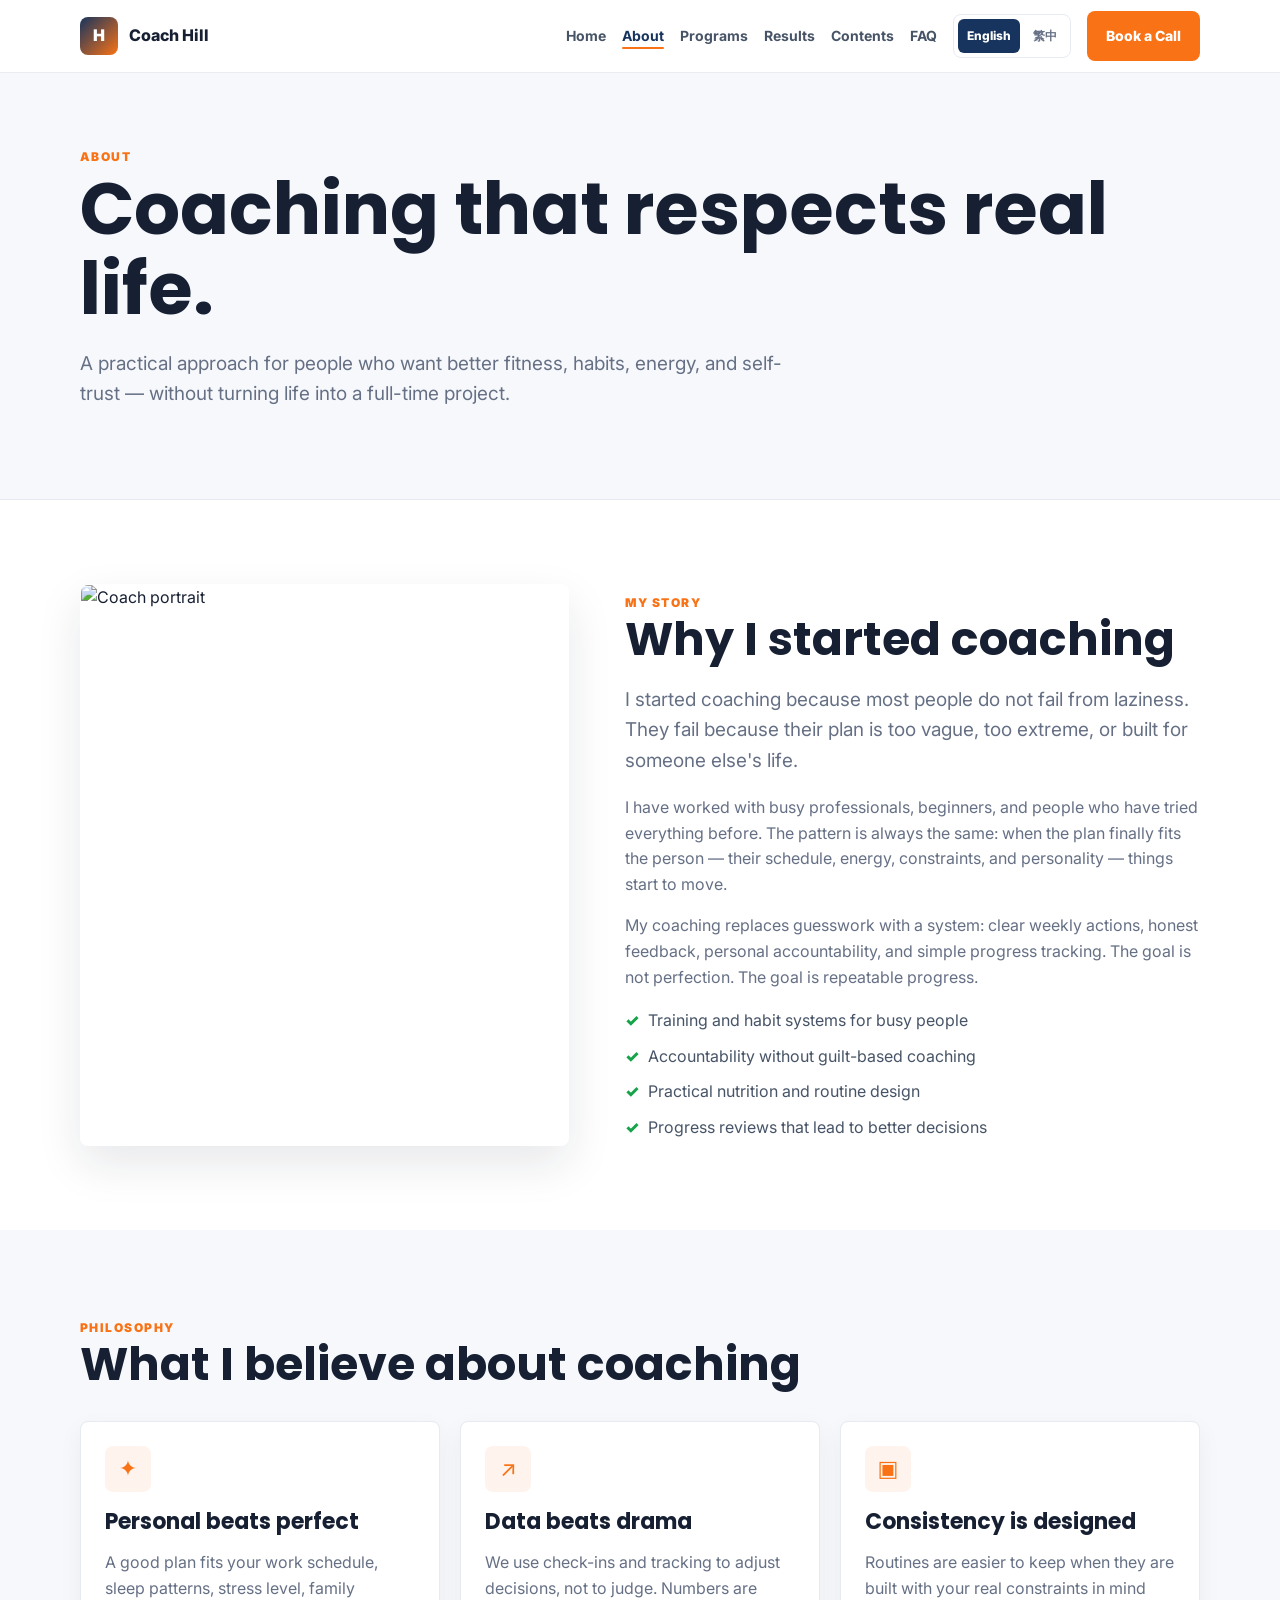
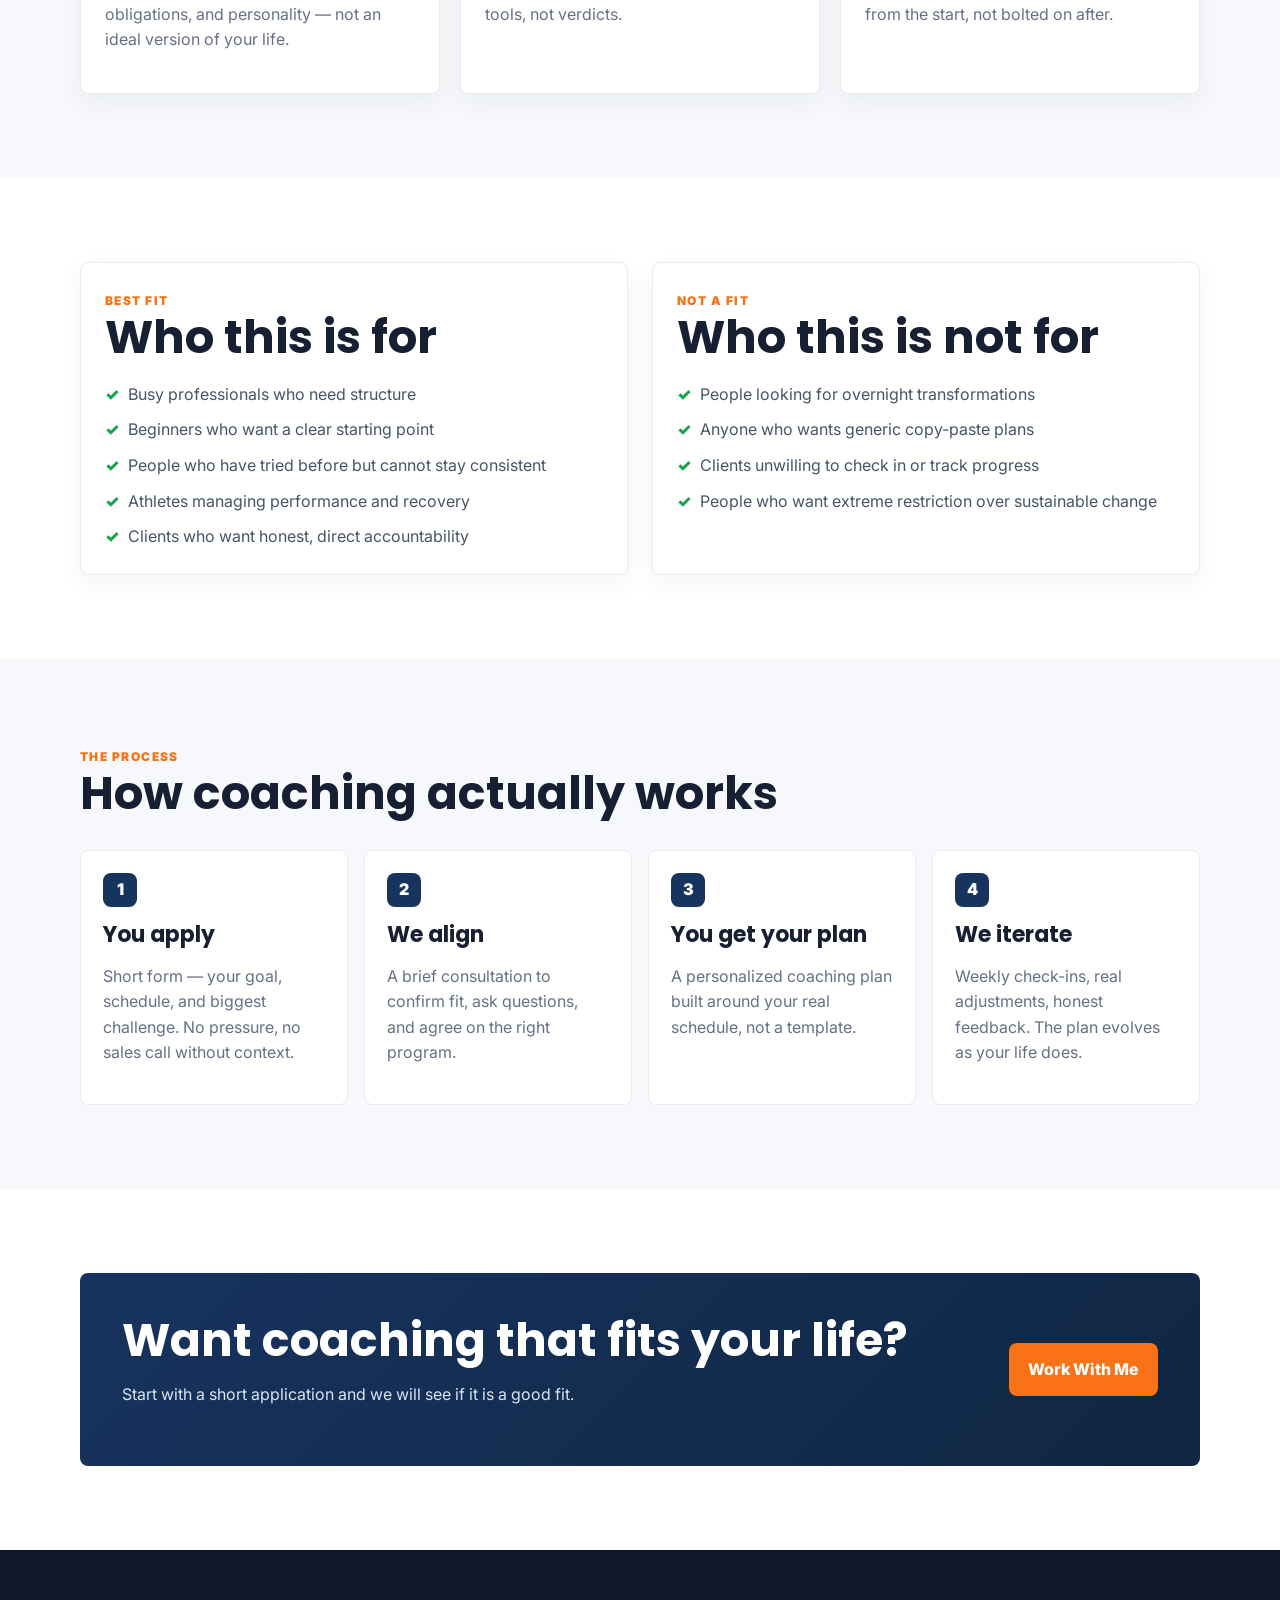
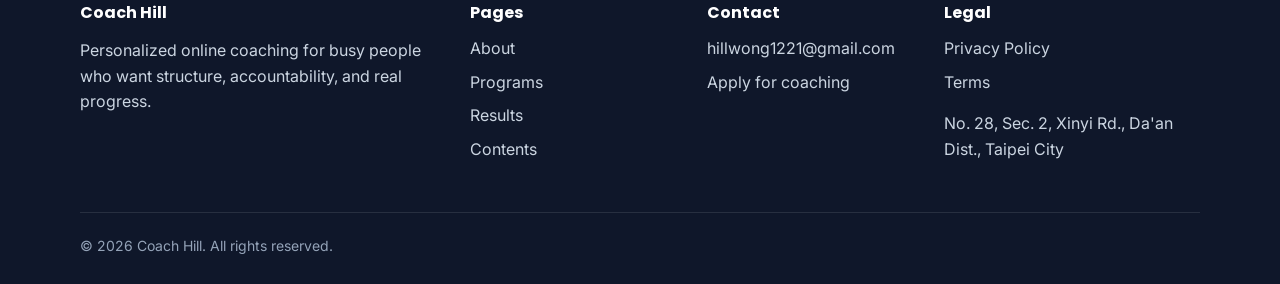
==== commit 372c54b8: "Design audit fixes: CSS bug, breadcrumbs, testimonials, icons, pricing - Fix critical CSS media quer" ====
--- a/about.html
+++ b/about.html
@@ -163,7 +163,7 @@
     <div class="container footer-grid">
       <div><h4>Coach Hill</h4><p>Personalized online coaching for busy people who want structure, accountability, and real progress.</p></div>
       <div><h4>Pages</h4><a href="about.html">About</a><a href="programs.html">Programs</a><a href="results.html">Results</a><a href="resources.html">Contents</a></div>
-      <div><h4>Contact</h4><a href="mailto:hillwong1221@gmail.com">hillwong1221@gmail.com</a><a href="contact.html">Apply for coaching</a><a href="#">Instagram</a></div>
+      <div><h4>Contact</h4><a href="mailto:hillwong1221@gmail.com">hillwong1221@gmail.com</a><a href="contact.html">Apply for coaching</a></div>
       <div><h4>Legal</h4><a href="#">Privacy Policy</a><a href="#">Terms</a><p>台北市大安區信義路二段28號</p></div>
     </div>
     <div class="container copyright">© 2026 Coach Hill. All rights reserved.</div>
--- a/styles.css
+++ b/styles.css
@@ -15,6 +15,7 @@
 
 * { box-sizing: border-box; }
 html { scroll-behavior: smooth; }
+[id] { scroll-margin-top: 90px; }
 body {
   margin: 0;
   font-family: Inter, system-ui, -apple-system, BlinkMacSystemFont, "Segoe UI", sans-serif;
@@ -49,7 +50,7 @@
   display: flex;
   align-items: center;
   gap: 11px;
-  font-weight: 850;
+  font-weight: 800;
   letter-spacing: 0;
 }
 .brand-mark {
@@ -71,8 +72,10 @@
   color: #475467;
 }
 .nav-links a:hover { color: var(--navy); }
-.nav-links a.nav-active { color: var(--navy); position: relative; }
-.nav-links a.nav-active::after {
+.nav-links a.nav-active,
+.content-nav.nav-active > a { color: var(--navy); position: relative; }
+.nav-links a.nav-active::after,
+.content-nav.nav-active > a::after {
   content: "";
   position: absolute;
   left: 0;
@@ -168,7 +171,7 @@
   cursor: pointer;
   font: inherit;
   font-size: 12px;
-  font-weight: 850;
+  font-weight: 800;
   padding: 7px 9px;
 }
 .language-switch button.active {
@@ -212,7 +215,7 @@
   letter-spacing: 0.12em;
   font-weight: 900;
 }
-h1, h2, h3 {
+h1, h2, h3, h4 {
   font-family: Poppins, Inter, sans-serif;
   line-height: 1.12;
   margin: 0;
@@ -221,6 +224,7 @@
 h1 { font-size: clamp(40px, 7vw, 72px); }
 h2 { font-size: clamp(30px, 4vw, 46px); }
 h3 { font-size: 22px; }
+h4 { font-size: 16px; font-weight: 700; }
 .lead {
   color: var(--muted);
   font-size: 19px;
@@ -352,7 +356,17 @@
   font-weight: 800;
 }
 
-.testimonial quote, blockquote {
+.testimonial blockquote {
+  margin: 16px 0 0;
+  padding: 14px 16px;
+  background: var(--soft);
+  border-left: 3px solid var(--accent);
+  border-radius: 0 var(--radius) var(--radius) 0;
+  color: #344054;
+  font-weight: 600;
+  font-style: italic;
+}
+blockquote {
   margin: 18px 0 0;
   color: #344054;
   font-weight: 600;
@@ -374,7 +388,7 @@
   display: flex;
   justify-content: space-between;
   gap: 20px;
-  font-weight: 850;
+  font-weight: 800;
   color: var(--ink);
   cursor: pointer;
 }
@@ -428,7 +442,7 @@
   margin-top: 18px;
   font-size: 24px;
 }
-.contents-list { background: #050505; color: #fff; }
+.contents-list { background: #0d1320; color: #fff; }
 .contents-list .muted { color: #cbd5e1; }
 .featured-article {
   display: grid;
@@ -451,8 +465,8 @@
   gap: 20px;
 }
 .contents-list .blog-card {
-  background: #111111;
-  border-color: rgba(255,255,255,0.12);
+  background: #162035;
+  border-color: rgba(255,255,255,0.1);
 }
 .contents-list .blog-card h3 { color: #fff; }
 .contents-list .btn-ghost {
@@ -591,7 +605,226 @@
   font-size: 14px;
 }
 
+/* ── Breadcrumb ───────────────────────────────────────────── */
+.breadcrumb {
+  display: flex;
+  align-items: center;
+  gap: 8px;
+  font-size: 13px;
+  color: var(--muted);
+  margin-bottom: 20px;
+  flex-wrap: wrap;
+}
+.breadcrumb a { color: var(--muted); text-decoration: none; }
+.breadcrumb a:hover { color: var(--navy); }
+.breadcrumb .sep { color: #c0c8d8; }
+
+/* ── Article pages ────────────────────────────────────────── */
+.article-hero {
+  padding: 70px 0 54px;
+  background: var(--soft);
+  border-bottom: 1px solid var(--line);
+}
+.article-meta {
+  display: flex;
+  align-items: center;
+  gap: 10px;
+  margin-bottom: 18px;
+  flex-wrap: wrap;
+}
+.article-read-time {
+  font-size: 13px;
+  color: var(--muted);
+  font-weight: 600;
+}
+.article-section { padding: 64px 0; }
+.article-body {
+  max-width: 760px;
+  margin: 0 auto;
+}
+.article-body h2 {
+  font-family: Poppins, Inter, sans-serif;
+  font-size: clamp(22px, 3vw, 30px);
+  line-height: 1.2;
+  margin: 52px 0 16px;
+  color: var(--ink);
+}
+.article-body h2:first-child { margin-top: 0; }
+.article-body h3 {
+  font-family: Poppins, Inter, sans-serif;
+  font-size: 20px;
+  margin: 36px 0 12px;
+  color: var(--navy);
+}
+.article-body h4 {
+  font-size: 16px;
+  font-weight: 800;
+  margin: 24px 0 8px;
+  color: var(--ink);
+}
+.article-body p {
+  color: #344054;
+  line-height: 1.8;
+  margin: 0 0 18px;
+}
+.article-body ul, .article-body ol {
+  padding-left: 22px;
+  color: #344054;
+  line-height: 1.8;
+  margin: 0 0 18px;
+}
+.article-body li { margin-bottom: 8px; }
+.article-body blockquote {
+  margin: 28px 0;
+  padding: 16px 22px;
+  background: #fff4ed;
+  border-left: 4px solid var(--accent);
+  border-radius: 0 var(--radius) var(--radius) 0;
+  font-style: italic;
+  color: #344054;
+  font-weight: 600;
+}
+.article-body hr {
+  border: none;
+  border-top: 1px solid var(--line);
+  margin: 44px 0;
+}
+.article-body strong { color: var(--ink); }
+
+/* Finding / assessment box */
+.finding-box {
+  background: var(--soft);
+  border: 1px solid var(--line);
+  border-radius: var(--radius);
+  padding: 24px;
+  margin: 24px 0;
+}
+.finding-box h4 { margin: 0 0 14px; color: var(--navy); }
+.finding-item {
+  display: flex;
+  align-items: baseline;
+  gap: 10px;
+  padding: 8px 0;
+  border-bottom: 1px solid var(--line);
+  font-size: 15px;
+  color: #344054;
+}
+.finding-item:last-child { border-bottom: none; }
+.finding-up { color: #dc2626; font-weight: 900; }
+.finding-down { color: var(--green); font-weight: 900; }
+.finding-label { flex: 1; }
+
+/* Phase / step cards */
+.phase-list {
+  display: grid;
+  gap: 14px;
+  margin: 18px 0 28px;
+  counter-reset: phase;
+}
+.phase-card {
+  background: #fff;
+  border: 1px solid var(--line);
+  border-left: 4px solid var(--navy);
+  border-radius: 0 var(--radius) var(--radius) 0;
+  padding: 20px 22px;
+  counter-increment: phase;
+}
+.phase-card h4 {
+  margin: 0 0 10px;
+  color: var(--navy);
+  font-size: 15px;
+}
+.phase-card h4 .phase-label {
+  color: var(--accent);
+  margin-right: 4px;
+}
+.phase-card ul {
+  margin: 0;
+  padding-left: 18px;
+  color: var(--muted);
+  font-size: 15px;
+}
+
+/* Self-check list */
+.checklist {
+  list-style: none;
+  padding: 20px 24px;
+  margin: 18px 0 28px;
+  background: var(--soft);
+  border: 1px solid var(--line);
+  border-radius: var(--radius);
+}
+.checklist li {
+  display: flex;
+  align-items: flex-start;
+  gap: 10px;
+  padding: 8px 0;
+  border-bottom: 1px solid var(--line);
+  color: #344054;
+  font-size: 15px;
+}
+.checklist li:last-child { border-bottom: none; }
+.checklist li::before {
+  content: "☐";
+  color: var(--navy);
+  font-size: 16px;
+  flex-shrink: 0;
+  margin-top: 1px;
+}
+
+/* Inline CTA inside article */
+.article-cta {
+  background: linear-gradient(135deg, var(--navy), var(--navy-2));
+  color: #fff;
+  border-radius: var(--radius);
+  padding: 36px;
+  margin: 52px 0;
+  text-align: center;
+}
+.article-cta h3 { color: #fff; margin: 0 0 8px; font-size: 22px; }
+.article-cta p { color: #d9e5f6; margin: 0 0 22px; }
+
+/* Disclaimer */
+.disclaimer {
+  font-size: 13px;
+  color: var(--muted);
+  border-top: 1px solid var(--line);
+  padding-top: 16px;
+  margin-top: 36px;
+  font-style: italic;
+}
+
+/* Related articles strip */
+.related-strip { padding: 64px 0; background: var(--soft); }
+.related-strip h2 { margin-bottom: 28px; }
+
+/* Layer cards (for squat article) */
+.layer-grid {
+  display: grid;
+  grid-template-columns: repeat(3, 1fr);
+  gap: 16px;
+  margin: 18px 0 28px;
+}
+.layer-card {
+  background: #fff;
+  border: 1px solid var(--line);
+  border-top: 4px solid var(--navy);
+  border-radius: 0 0 var(--radius) var(--radius);
+  padding: 20px;
+}
+.layer-card .layer-num {
+  font-size: 12px;
+  font-weight: 900;
+  text-transform: uppercase;
+  letter-spacing: 0.1em;
+  color: var(--accent);
+  margin-bottom: 6px;
+}
+.layer-card h4 { margin: 0 0 8px; font-size: 16px; }
+.layer-card p { margin: 0; font-size: 14px; color: var(--muted); }
+
 @media (max-width: 900px) {
+  .layer-grid { grid-template-columns: 1fr; }
   .menu-toggle { display: block; }
   .nav-links {
     position: absolute;
